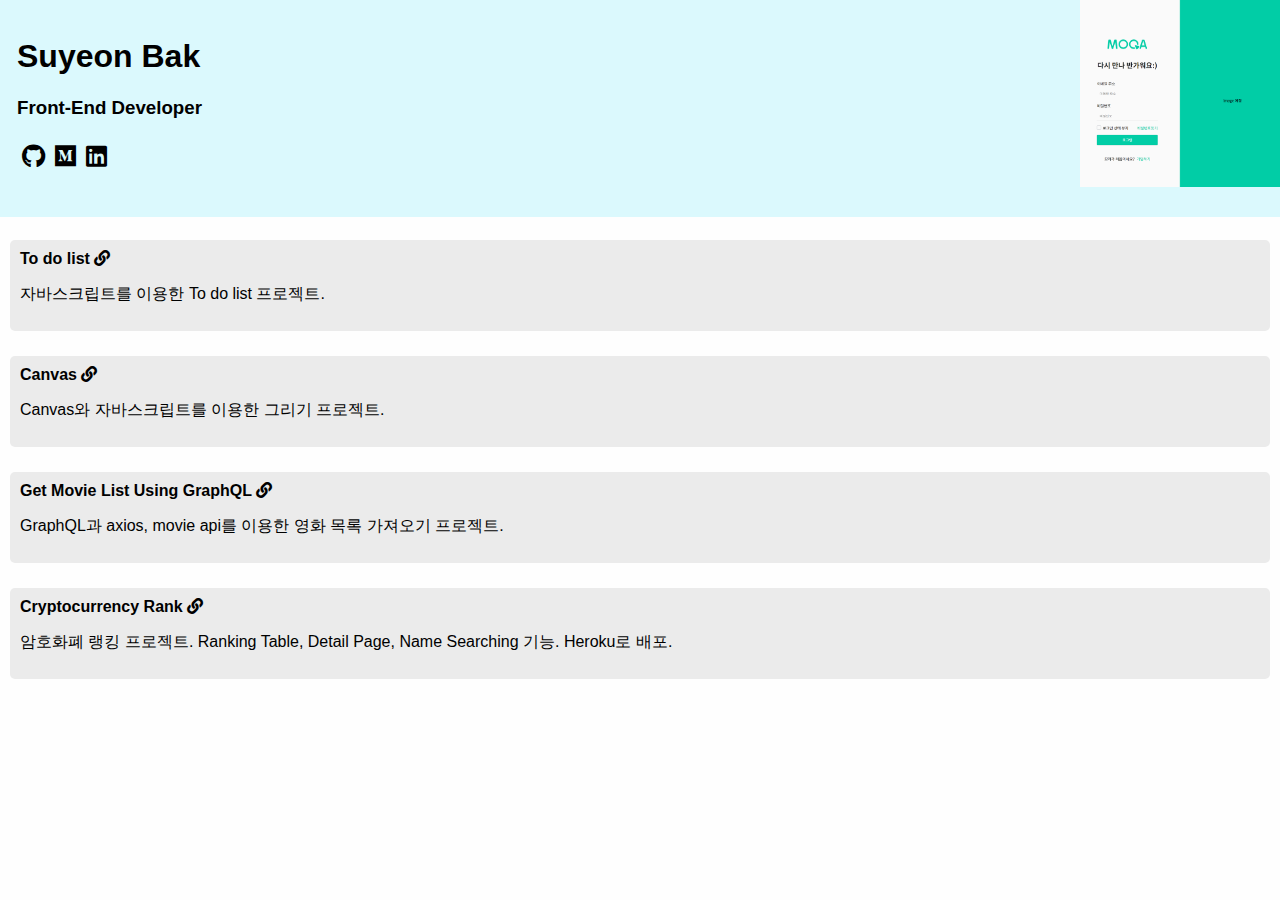
==== index.html @ 5924c3ec "Add Project article" ====
<!DOCTYPE html>
<html lang="en">
<head>
  <meta charset="UTF-8">
  <meta name="author" content="Su Yeon Bak">
  <meta name="description" content="Hi, My name is Su Yeon Bak. I'm Front-End Developer. This is my project list portfolio. If you want to know me please try it!">
  <meta name="viewport" content="width=device-width, initial-scale=1.0">
  <meta http-equiv="X-UA-Compatible" content="ie=edge">
  <link rel="stylesheet" href="https://cdnjs.cloudflare.com/ajax/libs/font-awesome/5.8.2/css/all.min.css" />
  <link rel="stylesheet" href="styles.css">
  <title>Yeon22 Portfolio</title>
</head>
<body>
  <header>
    <div>
      <h1>Suyeon Bak</h1>
      <h3>Front-End Developer</h3>
    </div>
    <ul class="sns_list">
      <li><a href="http://github.com/Yeon22"><i class="fab fa-github"></i></a></li>
      <li><a href="http://medium.com/@yeon22"><i class="fab fa-medium"></i></a></li>
      <li>
        <a href="http://https://www.linkedin.com/in/%EC%88%98%EC%97%B0-%EB%B0%95-7743b4160/">
          <i class="fab fa-linkedin"></i>
        </a>
      </li>
    </ul>
  </header>

  <main>
    <section>
      <article>
        <a class="project_demo" href="https://yeon22.github.io/YeonDoList/">To do list</a>
        <a href="https://github.com/Yeon22/YeonDoList"><i class="fas fa-link"></i></a>
        <p>자바스크립트를 이용한 To do list 프로젝트.</p>
      </article>
      <article>
        <a class="project_demo" href="https://yeon22.github.io/YeonDoCanvas/">Canvas</a>
        <a href="https://github.com/Yeon22/YeonDoCanvas"><i class="fas fa-link"></i></a>
        <p>Canvas와 자바스크립트를 이용한 그리기 프로젝트.</p>
      </article>
      <article>
        <strong>Get Movie List Using GraphQL</strong>
        <a href="https://github.com/Yeon22/MovieQL"><i class="fas fa-link"></i></a>
        <p>GraphQL과 axios, movie api를 이용한 영화 목록 가져오기 프로젝트.</p>
      </article>
      <article>
        <a class="project_demo" href="https://cryptocurrency-rank.herokuapp.com/">Cryptocurrency Rank</a>
        <a href="https://github.com/Yeon22/Cryptocurrency-Rank"><i class="fas fa-link"></i></a>
        <p>암호화폐 랭킹 프로젝트. Ranking Table, Detail Page, Name Searching 기능. Heroku로 배포.</p>
      </article>
    </section>

    <section class="slider_section">
      <div class="slider">
        <img class="slider_item" src="images/Moqa1.png" alt="MOQA Login Page">
        <img class="slider_item" src="images/Moqa2.png" alt="MOQA Find Password Page">
        <img class="slider_item" src="images/Moqa3.png" alt="MOQA Join Page - User Type">
        <img class="slider_item" src="images/Moqa4.png" alt="MOQA Join Page - Agreement">
        <img class="slider_item" src="images/Moqa5.png" alt="MOQA Join Page - General User Information">
        <img class="slider_item" src="images/Moqa6.png" alt="MOQA Join Page - Company User Information">
        <img class="slider_item" src="images/Moqa7.png" alt="MOQA Join Success Page">
      </div>
    </section>
  </main>
  <script src="slider.js"></script>
</body>
</html>
---- styles.css ----
@import 'styles/general.css';
@import 'styles/specific.css';
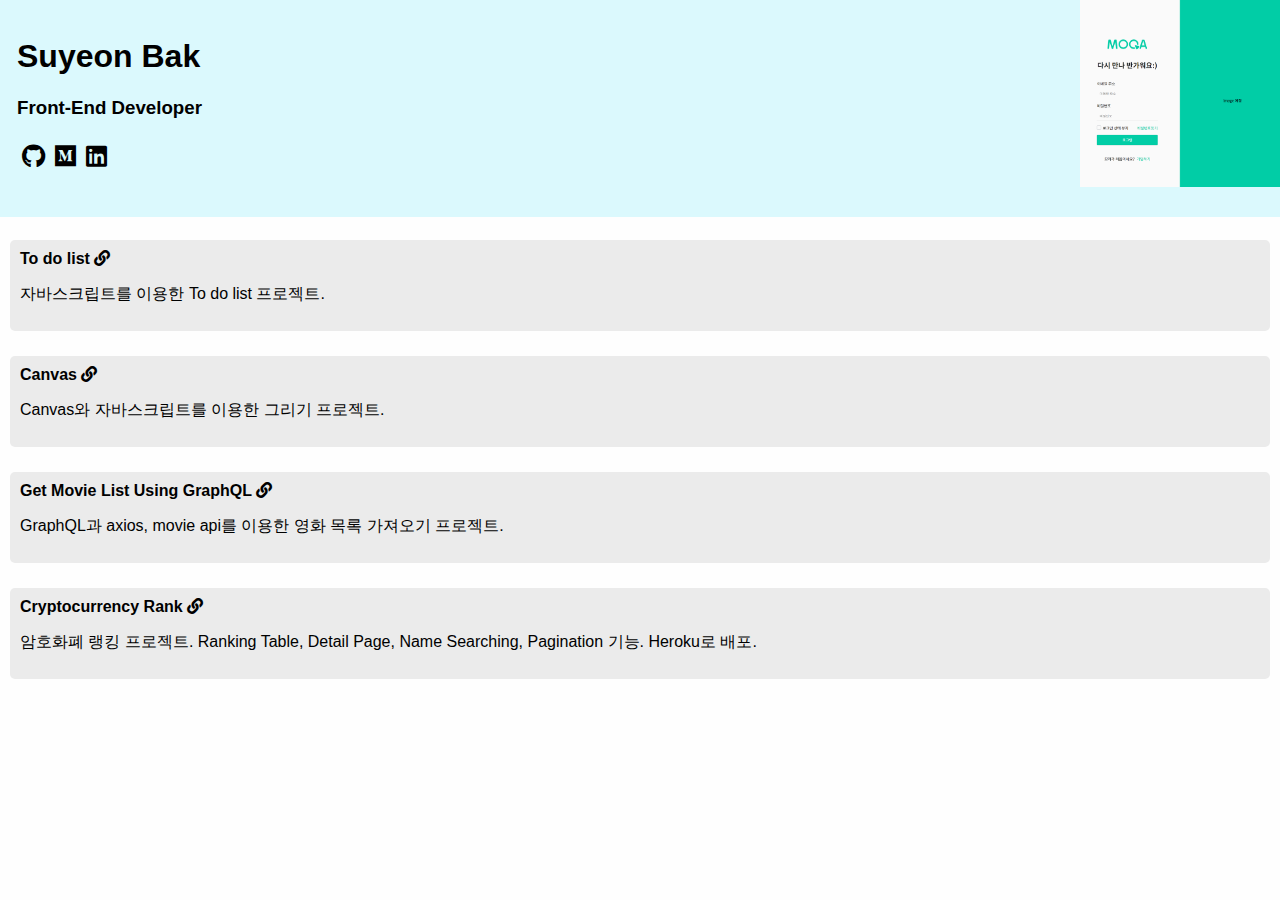
==== commit 70ab5edc: "Add article contents" ====
--- a/index.html
+++ b/index.html
@@ -47,7 +47,7 @@
       <article>
         <a class="project_demo" href="https://cryptocurrency-rank.herokuapp.com/">Cryptocurrency Rank</a>
         <a href="https://github.com/Yeon22/Cryptocurrency-Rank"><i class="fas fa-link"></i></a>
-        <p>암호화폐 랭킹 프로젝트. Ranking Table, Detail Page, Name Searching 기능. Heroku로 배포.</p>
+        <p>암호화폐 랭킹 프로젝트. Ranking Table, Detail Page, Name Searching, Pagination 기능. Heroku로 배포.</p>
       </article>
     </section>
 
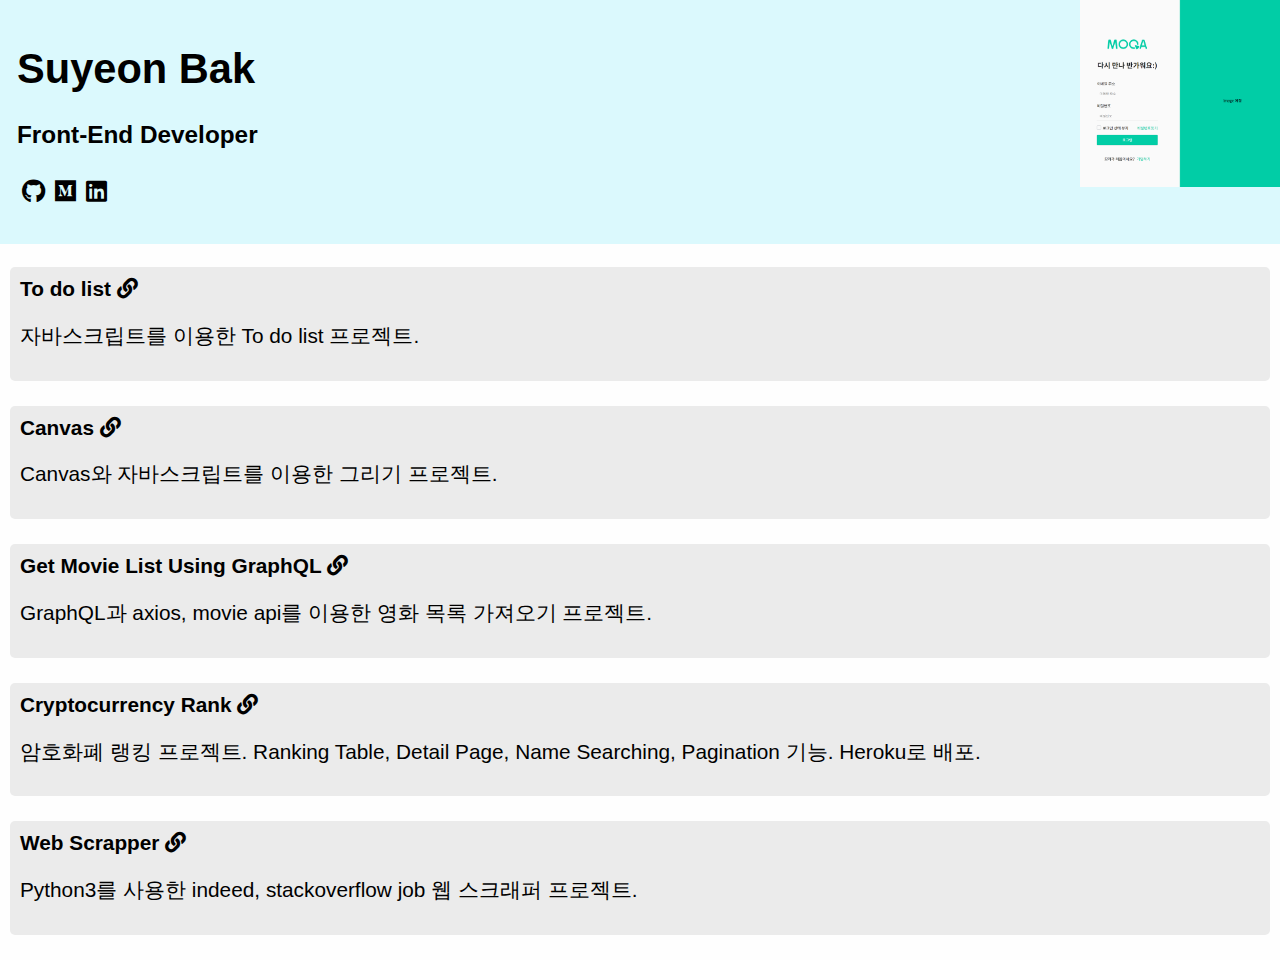
==== commit 902634dd: "Add article name of Web Scrapper" ====
--- a/index.html
+++ b/index.html
@@ -49,6 +49,11 @@
         <a href="https://github.com/Yeon22/Cryptocurrency-Rank"><i class="fas fa-link"></i></a>
         <p>암호화폐 랭킹 프로젝트. Ranking Table, Detail Page, Name Searching, Pagination 기능. Heroku로 배포.</p>
       </article>
+      <article>
+        <a class="project_demo" href="https://repl.it/@bsuyeon16/PythonWebScrapper">Web Scrapper</a>
+        <a href="https://repl.it/@bsuyeon16/PythonWebScrapper"><i class="fas fa-link"></i></a>
+        <p>Python3를 사용한 indeed, stackoverflow job 웹 스크래퍼 프로젝트.</p>
+      </article>
     </section>
 
     <section class="slider_section">
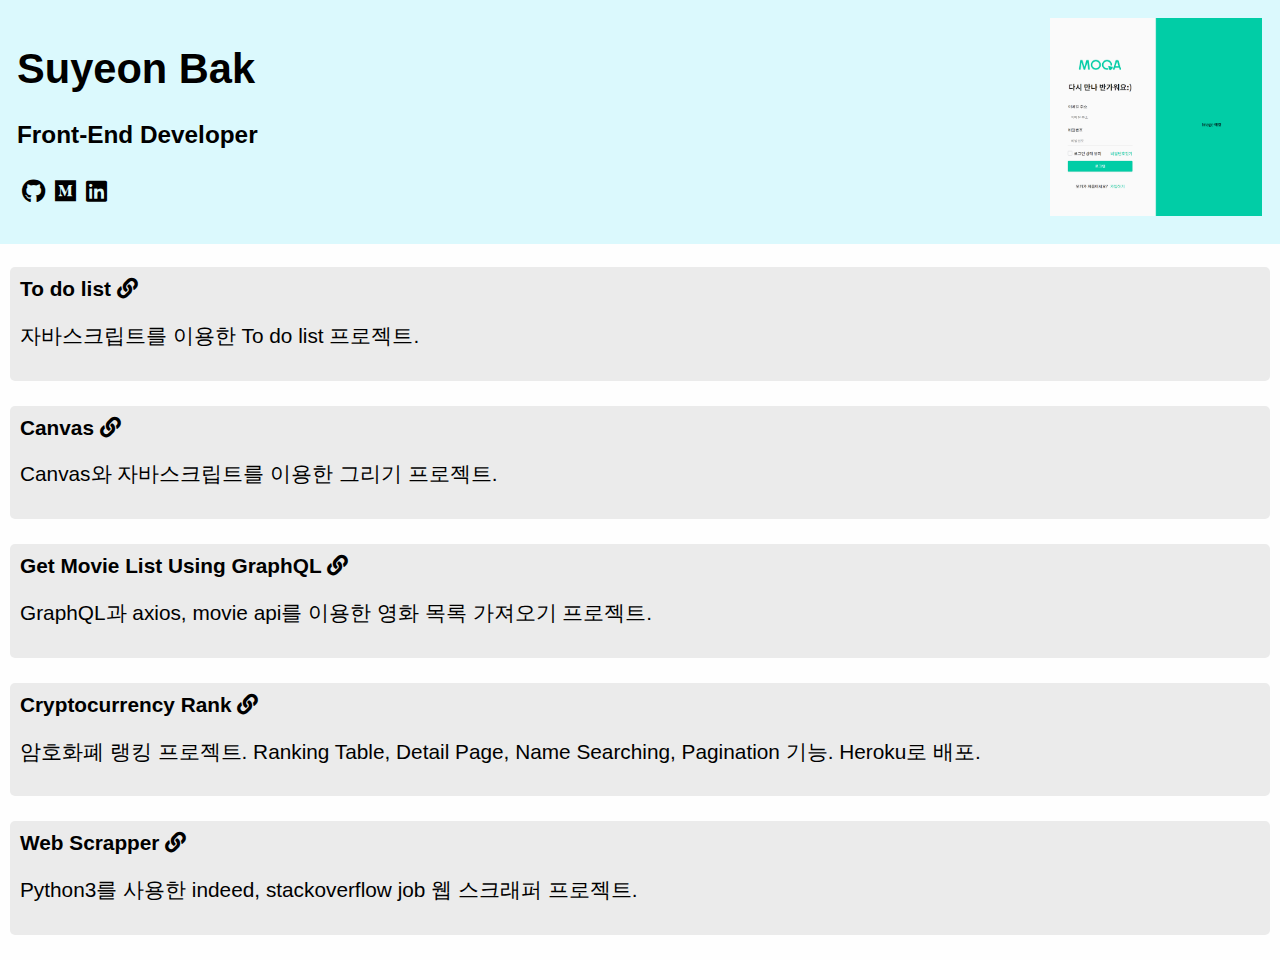
==== commit 9bc03a1e: "change title" ====
--- a/index.html
+++ b/index.html
@@ -1,15 +1,18 @@
 <!DOCTYPE html>
 <html lang="en">
+
 <head>
   <meta charset="UTF-8">
   <meta name="author" content="Su Yeon Bak">
-  <meta name="description" content="Hi, My name is Su Yeon Bak. I'm Front-End Developer. This is my project list portfolio. If you want to know me please try it!">
+  <meta name="description"
+    content="Hi, My name is Su Yeon Bak. I'm Front-End Developer. This is my project list portfolio. If you want to know me please try it!">
   <meta name="viewport" content="width=device-width, initial-scale=1.0">
   <meta http-equiv="X-UA-Compatible" content="ie=edge">
   <link rel="stylesheet" href="https://cdnjs.cloudflare.com/ajax/libs/font-awesome/5.8.2/css/all.min.css" />
   <link rel="stylesheet" href="styles.css">
-  <title>Yeon22 Portfolio</title>
+  <title>Suyeon Bak(Yeon22) Portfolio</title>
 </head>
+
 <body>
   <header>
     <div>
@@ -70,4 +73,5 @@
   </main>
   <script src="slider.js"></script>
 </body>
+
 </html>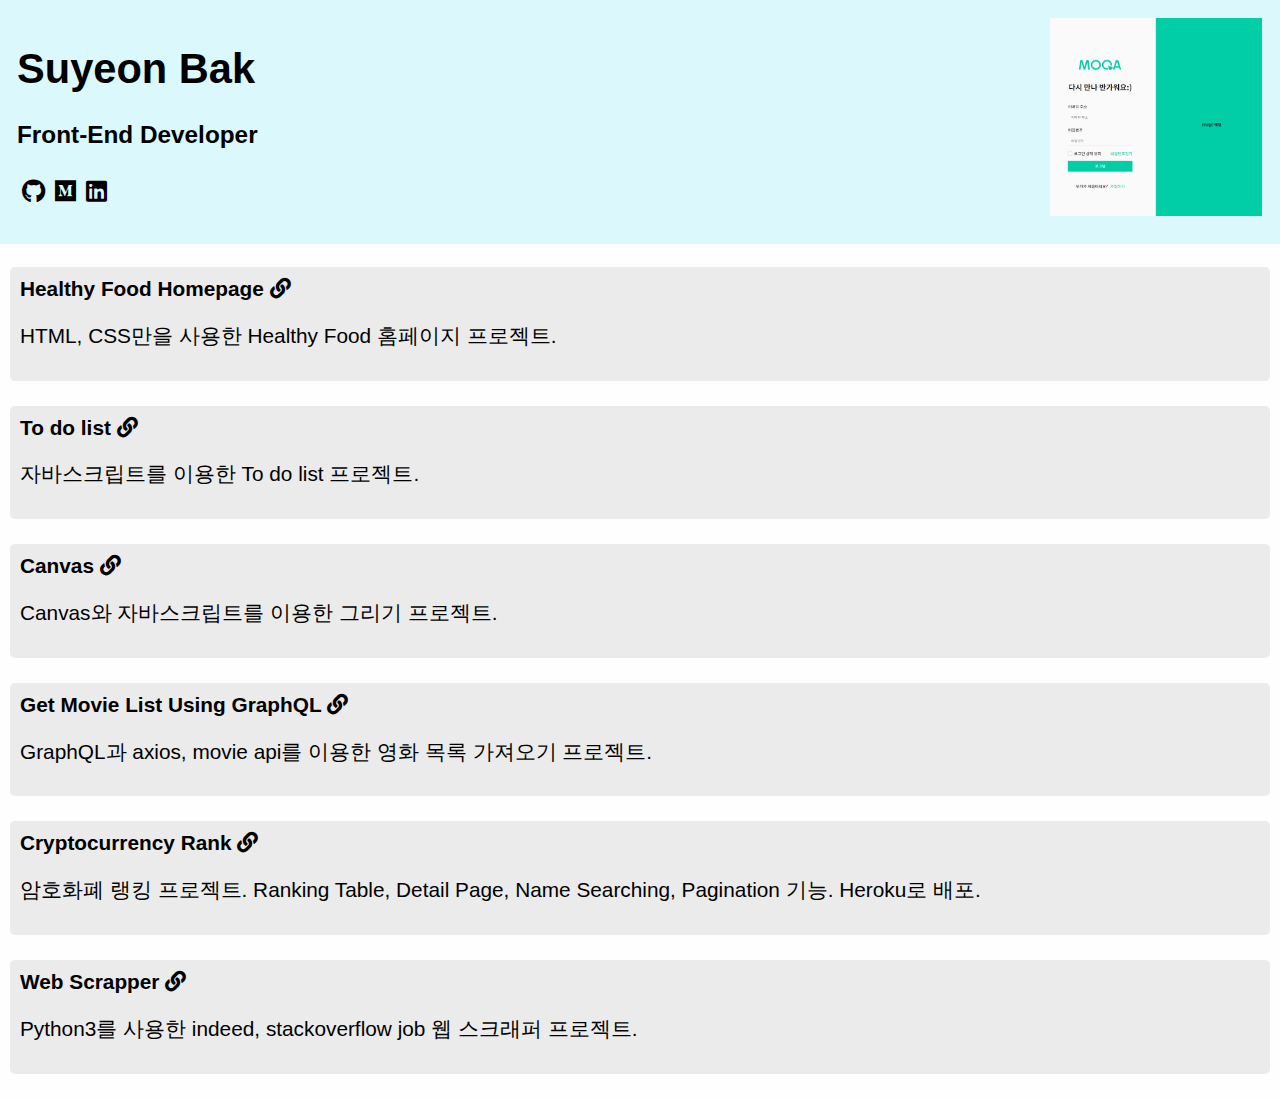
==== commit 488a9fa8: "add projects folder" ====
--- a/index.html
+++ b/index.html
@@ -32,6 +32,13 @@
 
   <main>
     <section>
+      <article>
+        <a class="project_demo" href="./projects/yummy-eats/index.html">Healthy Food Homepage</a>
+        <a href="https://github.com/Yeon22/Yeon22.github.io/tree/master/projects/yummy-eats">
+          <i class="fas fa-link"></i>
+        </a>
+        <p>HTML, CSS만을 사용한 Healthy Food 홈페이지 프로젝트.</p>
+      </article>
       <article>
         <a class="project_demo" href="https://yeon22.github.io/YeonDoList/">To do list</a>
         <a href="https://github.com/Yeon22/YeonDoList"><i class="fas fa-link"></i></a>
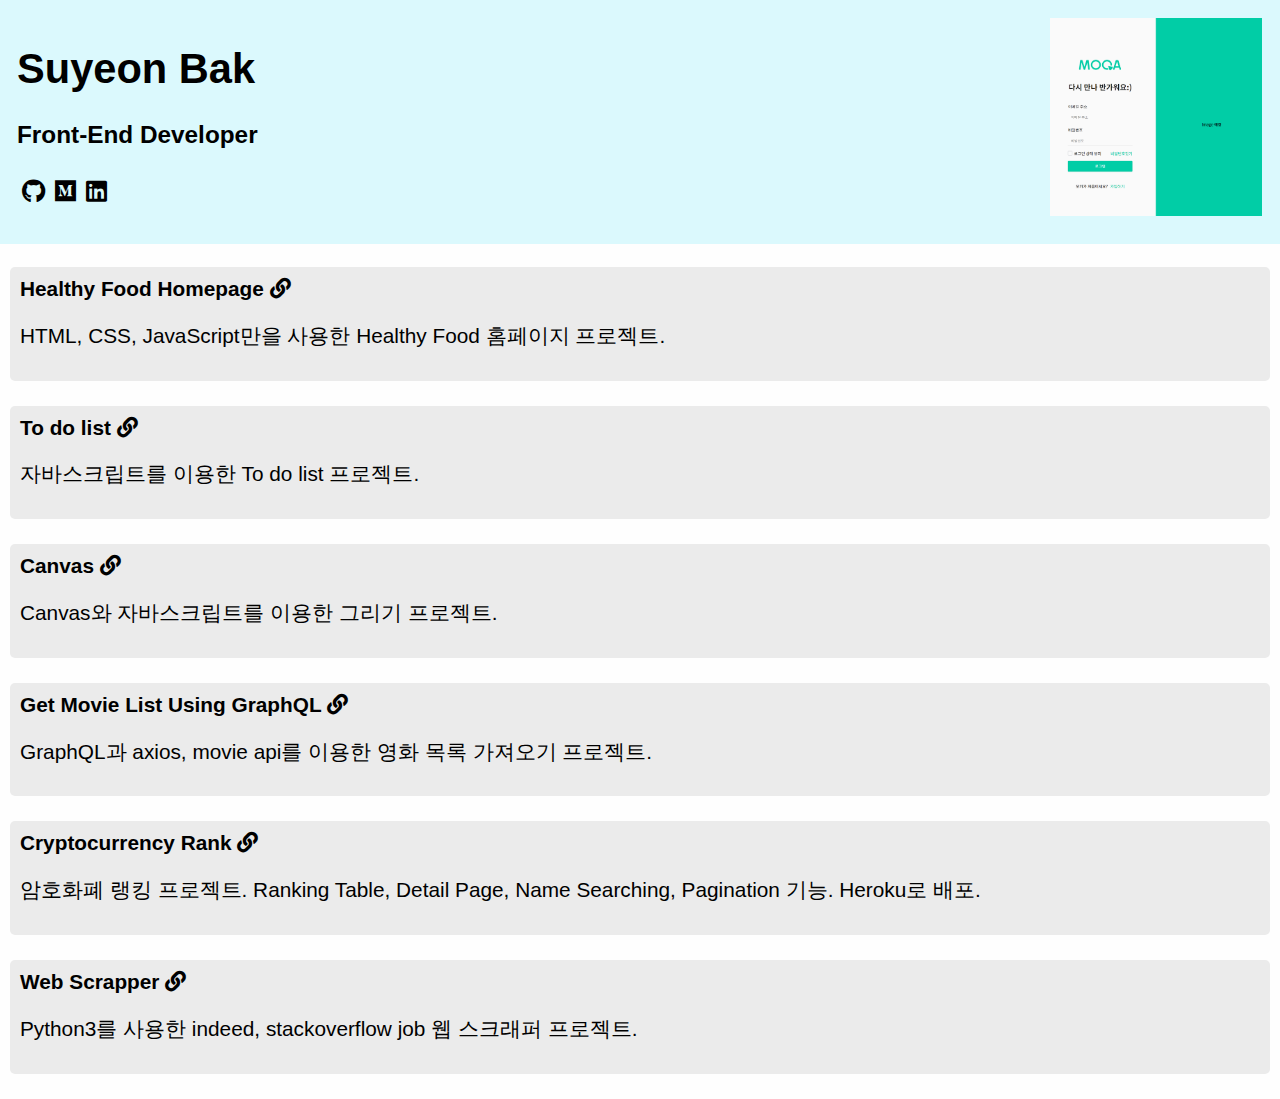
==== commit 991ed245: "modify article of Healthy Food Homepage" ====
--- a/index.html
+++ b/index.html
@@ -33,11 +33,9 @@
   <main>
     <section>
       <article>
-        <a class="project_demo" href="./projects/yummy-eats/index.html">Healthy Food Homepage</a>
-        <a href="https://github.com/Yeon22/Yeon22.github.io/tree/master/projects/yummy-eats">
-          <i class="fas fa-link"></i>
-        </a>
-        <p>HTML, CSS만을 사용한 Healthy Food 홈페이지 프로젝트.</p>
+        <a class="project_demo" href="https://yeon22.github.io/YeondoEats">Healthy Food Homepage</a>
+        <a href="https://github.com/Yeon22/YeondoEats"><i class="fas fa-link"></i></a>
+        <p>HTML, CSS, JavaScript만을 사용한 Healthy Food 홈페이지 프로젝트.</p>
       </article>
       <article>
         <a class="project_demo" href="https://yeon22.github.io/YeonDoList/">To do list</a>
